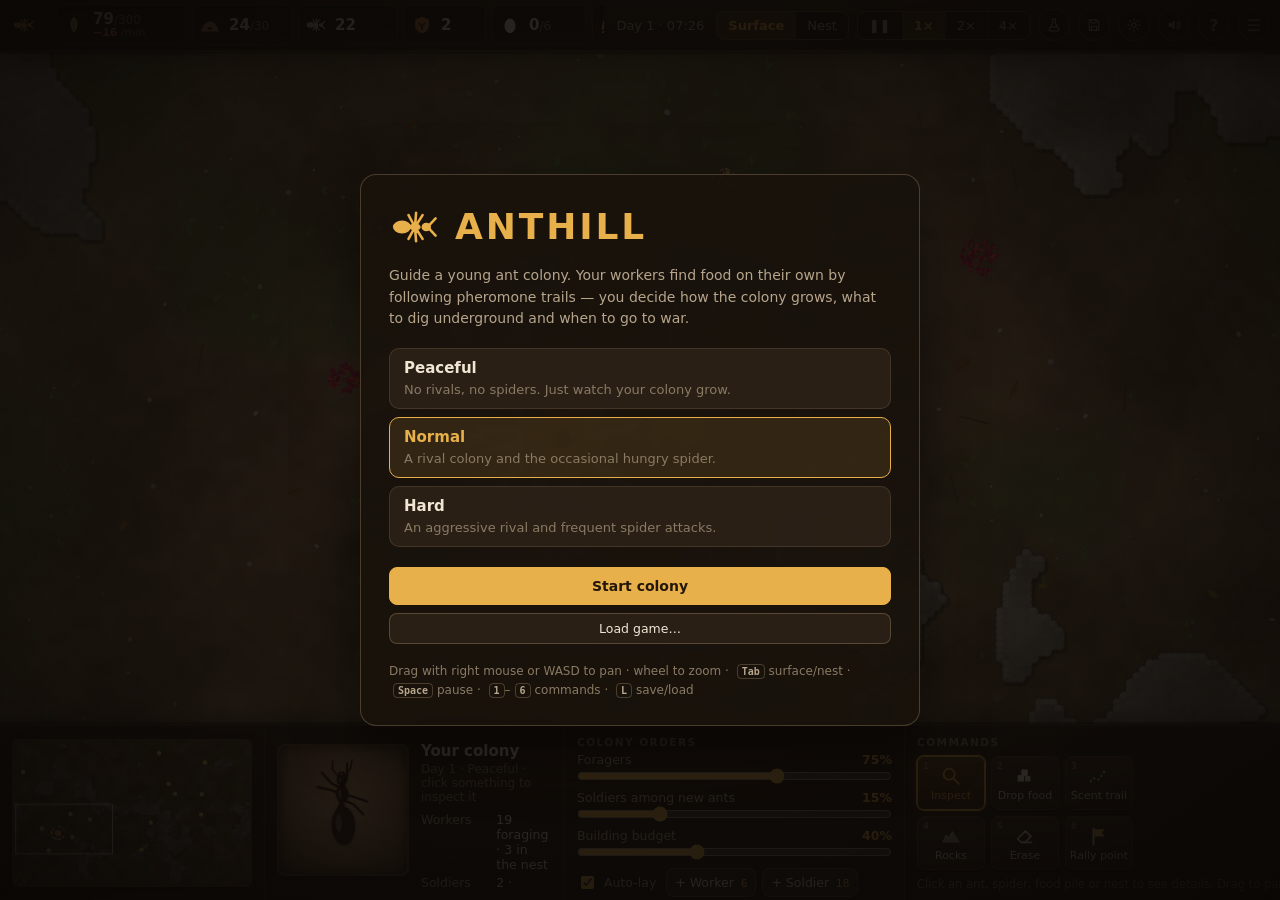
==== index.html @ 229ab248 "init" ====
<!doctype html>
<html lang="en">
<head>
  <meta charset="utf-8">
  <meta name="viewport" content="width=device-width, initial-scale=1">
  <title>Anthill — Ant Colony Simulator</title>
  <link rel="stylesheet" href="css/style.css">
</head>
<body>
<div id="app">
  <canvas id="game"></canvas>

  <!-- Resource bar -->
  <header id="topbar">
    <div class="brand"><span class="logo"></span><span class="brand-name">Anthill</span></div>
    <div class="resources">
      <div class="res" id="r-food">
        <i class="ico c-food"><svg viewBox="0 0 24 24"><path d="M12 3c4.5 3.5 6 9 0 18c-6-9-4.5-14.5 0-18z" fill="currentColor"/><path d="M12 8v9" stroke="rgba(0,0,0,0.35)" stroke-width="1.4" stroke-linecap="round"/></svg></i>
        <div class="res-text"><b class="val"></b><span class="sub"></span></div>
      </div>
      <div class="res" id="r-pop">
        <i class="ico c-pop"><svg viewBox="0 0 24 24"><path d="M2 19c3-8 7-11 10-11s7 3 10 11z" fill="currentColor"/><ellipse cx="12" cy="15.5" rx="2.4" ry="1.7" fill="#1b120b"/></svg></i>
        <div class="res-text"><b class="val"></b><span class="sub">population</span></div>
      </div>
      <div class="res" id="r-workers">
        <i class="ico c-worker"><svg viewBox="0 0 24 24"><g stroke="currentColor" stroke-width="1.3" stroke-linecap="round" fill="none"><path d="M12 12L9 6.5M12 12L12.5 5.5M12 12L15.5 6.5M12 12L9 17.5M12 12L12.5 18.5M12 12L15.5 17.5M18.5 11.2L21.5 8M18.5 12.8L21.5 16"/></g><g fill="currentColor"><ellipse cx="6" cy="12" rx="4.2" ry="3"/><ellipse cx="12" cy="12" rx="2.6" ry="1.7"/><ellipse cx="17.2" cy="12" rx="2.2" ry="2"/></g></svg></i>
        <div class="res-text"><b class="val"></b><span class="sub"></span></div>
      </div>
      <div class="res" id="r-soldiers">
        <i class="ico c-soldier"><svg viewBox="0 0 24 24"><path d="M12 3l7.5 3v6c0 4.6-3.2 7.7-7.5 9.2C7.7 19.7 4.5 16.6 4.5 12V6z" fill="currentColor"/><path d="M9 10l3 3 3-3M12 13v4" stroke="#1b120b" stroke-width="1.6" fill="none" stroke-linecap="round"/></svg></i>
        <div class="res-text"><b class="val"></b><span class="sub"></span></div>
      </div>
      <div class="res" id="r-brood">
        <i class="ico c-brood"><svg viewBox="0 0 24 24"><ellipse cx="12" cy="13" rx="6" ry="8" fill="currentColor"/><ellipse cx="10" cy="9.5" rx="1.6" ry="2.4" fill="rgba(255,255,255,0.6)"/></svg></i>
        <div class="res-text"><b class="val"></b><span class="sub"></span></div>
      </div>
      <div class="res" id="r-queen">
        <i class="ico c-queen"><svg viewBox="0 0 24 24"><path d="M3 17l1.5-10 4.5 4 3-6 3 6 4.5-4L21 17z" fill="currentColor"/><rect x="3" y="18.5" width="18" height="2.2" rx="1" fill="currentColor"/></svg></i>
        <div class="res-text"><b class="val"></b><span class="sub"><span class="hp"><i></i></span></span></div>
      </div>
    </div>
    <div class="top-right">
      <div class="clock"><span id="clock"></span><span id="weather"></span></div>
      <div class="seg" id="views">
        <button data-view="surface" class="active">Surface</button>
        <button data-view="nest">Nest</button>
      </div>
      <div class="seg" id="speeds">
        <button data-speed="0" title="Pause (Space)">❚❚</button>
        <button data-speed="1" class="active">1×</button>
        <button data-speed="2">2×</button>
        <button data-speed="4">4×</button>
      </div>
      <button id="btn-research" class="round" title="Research (R)"><svg viewBox="0 0 24 24" width="16" height="16" fill="none" stroke="currentColor" stroke-width="1.8" stroke-linejoin="round"><path d="M9 3h6M10 3v6l-5 9a2 2 0 0 0 1.8 3h10.4a2 2 0 0 0 1.8-3l-5-9V3"/><path d="M7.5 15h9"/></svg><i class="rprog"></i></button>
      <button id="btn-saves" class="round" title="Save / load (L)"><svg viewBox="0 0 24 24" width="16" height="16" fill="none" stroke="currentColor" stroke-width="1.8" stroke-linejoin="round"><path d="M5 4h11l3 3v13H5z"/><path d="M8 4v5h7V4M8 20v-6h8v6"/></svg></button>
      <button id="btn-settings" class="round" title="Display &amp; sound"><svg viewBox="0 0 24 24" width="16" height="16" fill="none" stroke="currentColor" stroke-width="1.8" stroke-linecap="round"><circle cx="12" cy="12" r="3.2"/><path d="M12 2.5v3M12 18.5v3M2.5 12h3M18.5 12h3M5.3 5.3l2.1 2.1M16.6 16.6l2.1 2.1M5.3 18.7l2.1-2.1M16.6 7.4l2.1-2.1"/></svg></button>
      <button id="btn-sound" class="round" title="Sound"></button>
      <button id="btn-help" class="round" title="Help (H)">?</button>
      <button id="btn-panel" class="round" title="Show / hide the bottom panel">☰</button>
    </div>
  </header>

  <div id="settings" class="popover hidden">
    <h3>Display</h3>
    <label class="check"><input type="checkbox" id="c-phero" checked> Your pheromone trails <kbd>P</kbd></label>
    <label class="check"><input type="checkbox" id="c-rival"> Rival trails</label>
    <div class="legend"><span class="sw home"></span>to home <span class="sw food"></span>to food <span class="sw alarm"></span>alarm</div>
  </div>

  <div id="sound-pop" class="popover hidden">
    <h3>Sound</h3>
    <div class="vol-row">
      <button id="b-mute" class="round" title="Mute / unmute (M)"></button>
      <input type="range" id="s-volume" min="0" max="100" value="60">
      <b id="v-volume">60%</b>
    </div>
  </div>

  <!-- Bottom HUD -->
  <footer id="hud">
    <div class="hud-block hud-map">
      <canvas id="minimap" title="Click or drag to move the camera"></canvas>
    </div>

    <section class="hud-block hud-sel">
      <div class="portrait"><canvas id="portrait" width="128" height="128"></canvas></div>
      <div class="sel-body" id="sel-body"></div>
    </section>

    <section class="hud-block hud-orders">
      <h3>Colony orders</h3>
      <div class="slider">
        <label>Foragers <b id="v-forage">75%</b></label>
        <input type="range" id="s-forage" min="30" max="100" value="75" title="The rest stay inside to nurse brood and dig">
      </div>
      <div class="slider">
        <label>Soldiers among new ants <b id="v-soldier">15%</b></label>
        <input type="range" id="s-soldier" min="0" max="60" value="15">
      </div>
      <div class="slider">
        <label title="Share of incoming food set aside for digging and research while they run">Building budget <b id="v-build">40%</b></label>
        <input type="range" id="s-build" min="10" max="90" value="40">
      </div>
      <div class="row">
        <label class="check" title="The queen keeps laying eggs while food allows"><input type="checkbox" id="c-lay" checked> Auto-lay</label>
        <button id="b-egg-w" class="btn">+ Worker <small>6</small></button>
        <button id="b-egg-s" class="btn">+ Soldier <small>18</small></button>
        <button id="b-recall" class="btn" title="Cancel the rally point">Recall</button>
      </div>
    </section>

    <section class="hud-block hud-cmd">
      <h3 id="cmd-title">Tools</h3>
      <div class="cmd-grid" id="cmd-grid"></div>
      <p class="cmd-hint" id="cmd-hint"></p>
    </section>
  </footer>

  <div id="log"></div>
  <div id="tooltip" class="hidden"></div>

  <div class="overlay" id="start">
    <div class="dialog">
      <div class="title"><span class="logo big"></span><h1>Anthill</h1></div>
      <p class="lead">Guide a young ant colony. Your workers find food on their own by following pheromone trails — you decide how the colony grows, what to dig underground and when to go to war.</p>
      <div class="diffs" id="diffs"></div>
      <button id="b-start" class="btn primary">Start colony</button>
      <div class="row" id="start-saves">
        <button id="b-resume" class="btn hidden">Continue</button>
        <button id="b-load-menu" class="btn">Load game…</button>
      </div>
      <p class="keys">Drag with right mouse or WASD to pan · wheel to zoom · <kbd>Tab</kbd> surface/nest · <kbd>Space</kbd> pause · <kbd>1</kbd>–<kbd>6</kbd> commands · <kbd>L</kbd> save/load</p>
    </div>
  </div>

  <div class="overlay hidden" id="end">
    <div class="dialog">
      <h2 id="end-title"></h2>
      <p id="end-text" class="lead"></p>
      <div class="stats" id="end-stats"></div>
      <div class="row center">
        <button id="b-continue" class="btn primary">Keep playing</button>
        <button id="b-restart" class="btn">New game</button>
      </div>
    </div>
  </div>

  <div class="overlay hidden" id="saves">
    <div class="dialog">
      <h2>Save &amp; load</h2>
      <p class="hint">The game autosaves every minute. Saves live in this browser; export one to keep it as a file.</p>
      <div class="slots" id="slots"></div>
      <div class="row">
        <button id="b-export" class="btn">Export to file</button>
        <button id="b-import" class="btn">Import from file</button>
        <input type="file" id="f-import" accept=".json,application/json" hidden>
      </div>
      <div class="row center"><button id="b-saves-close" class="btn primary">Close</button></div>
    </div>
  </div>

  <div class="overlay hidden" id="research">
    <div class="dialog wide">
      <h2>Research</h2>
      <div id="research-status" class="research-status"></div>
      <div class="tech-groups" id="tech-groups"></div>
      <div class="row center"><button id="b-research-close" class="btn primary">Close</button></div>
    </div>
  </div>

  <div class="overlay hidden" id="help">
    <div class="dialog wide">
      <h2>How to play</h2>
      <div class="cols">
        <div>
          <h4>Foraging</h4>
          <p>Searching ants leave a <b class="t-home">blue</b> trail that leads home. Ants carrying food leave a <b class="t-food">green</b> trail that leads to food. Others follow these scents, so busy routes form on their own. Rain washes trails away.</p>
          <h4>Economy</h4>
          <p>The resource bar shows food <b class="t-food">brought in</b> and <b class="t-red">spent</b> per minute: every ant, larva and the queen eat all the time, and eggs and new chambers cost food too. The queen turns food into eggs: egg → larva → pupa → ant. Workers kept inside nurse the brood faster and dig.</p>
          <h4>The nest</h4>
          <p>Switch to the <b>Nest</b> view to dig: <b>Granaries</b> store food, <b>Nurseries</b> hold more brood, <b>Living Quarters</b> raise the population cap, <b>Fungus Gardens</b> grow food when workers tend them, the <b>Infirmary</b> heals ants at the nest, <b>Guard Posts</b> protect the queen during raids.</p>
          <h4>Research</h4>
          <p>Dig a <b>Scent Hall</b>, then open Research (<kbd>R</kbd>): stronger bites and armour, faster legs, keener antennae, longer trails, bigger loads, a more fertile queen, gardens and <b>Deep Tunnels</b>, which widen the area you can dig.</p>
        </div>
        <div>
          <h4>Danger</h4>
          <p>Spiders hunt your ants — swarm them and they become a feast. The red colony grows too and will raid your nest. If your queen dies, the game is over.</p>
          <h4>Commands</h4>
          <p><b>Drop food</b> — a pile of sugar (recharges). <b>Scent trail</b> — paint a food trail; ants follow it in the direction you drag. <b>Rocks / Erase</b> — reshape the terrain. <b>Rally point</b> — send soldiers somewhere; place it on the red nest to raid it.</p>
          <h4>Controls</h4>
          <p>Right-drag or WASD to pan, wheel to zoom, <kbd>Tab</kbd> switch view, <kbd>1</kbd>–<kbd>6</kbd> commands, <kbd>Space</kbd> pause, <kbd>F</kbd> cycle speed, <kbd>P</kbd> trails, <kbd>R</kbd> research, <kbd>L</kbd> save / load, <kbd>M</kbd> mute, <kbd>Esc</kbd> back to Inspect. Click the minimap to jump around.</p>
        </div>
      </div>
      <div class="row center"><button id="b-help-close" class="btn primary">Got it</button></div>
    </div>
  </div>
</div>

<script src="js/util.js"></script>
<script src="js/config.js"></script>
<script src="js/world.js"></script>
<script src="js/ant.js"></script>
<script src="js/spider.js"></script>
<script src="js/nest.js"></script>
<script src="js/colony.js"></script>
<script src="js/save.js"></script>
<script src="js/audio.js"></script>
<script src="js/sprites.js"></script>
<script src="js/render-surface.js"></script>
<script src="js/render-nest.js"></script>
<script src="js/minimap.js"></script>
<script src="js/ui.js"></script>
<script src="js/game.js"></script>
</body>
</html>
---- css/style.css ----
:root {
  --bg: #120d09;
  --glass: rgba(26, 19, 13, 0.92);
  --glass-2: rgba(44, 33, 23, 0.92);
  --frame: #3a2a1b;
  --frame-hi: #5b4229;
  --line: rgba(255, 220, 170, 0.12);
  --line-2: rgba(255, 220, 170, 0.22);
  --text: #f1e6d4;
  --muted: #b7a58c;
  --dim: #8a7a64;
  --amber: #e8b04a;
  --green: #7fd36b;
  --red: #e0543a;
  --blue: #5aa0ff;
  --top-h: 52px;
  --hud-h: 176px;
  font-family: system-ui, -apple-system, "Segoe UI", Roboto, sans-serif;
  color: var(--text);
}

* { box-sizing: border-box; }
html, body { margin: 0; height: 100%; background: var(--bg); overflow: hidden; }
button { font: inherit; color: inherit; cursor: pointer; }
kbd {
  font: 600 10px ui-monospace, monospace;
  padding: 1px 4px;
  border-radius: 4px;
  border: 1px solid var(--line-2);
  color: var(--muted);
  margin-left: 4px;
}
.hidden { display: none !important; }

#app { position: fixed; inset: 0; }
#game { position: absolute; inset: 0; width: 100%; height: 100%; display: block; cursor: crosshair; }

.logo {
  display: inline-block;
  width: 24px; height: 24px;
  margin: 0 8px 0 2px;
  vertical-align: -6px;
  background: url("data:image/svg+xml;utf8,<svg xmlns='http://www.w3.org/2000/svg' viewBox='0 0 24 24'><g stroke='%23e8b04a' stroke-width='1.2' stroke-linecap='round' fill='none'><path d='M12 12L9 6.5M12 12L12.5 5.5M12 12L15.5 6.5M12 12L9 17.5M12 12L12.5 18.5M12 12L15.5 17.5M18.5 11.2L21.5 8M18.5 12.8L21.5 16'/></g><g fill='%23e8b04a'><ellipse cx='6' cy='12' rx='4.2' ry='3'/><ellipse cx='12' cy='12' rx='2.6' ry='1.7'/><ellipse cx='17.2' cy='12' rx='2.2' ry='2'/></g></svg>") no-repeat center / contain;
}
.logo.big { width: 52px; height: 52px; margin: 0 14px 0 0; }

/* ---------- resource bar ---------- */
#topbar {
  position: absolute; left: 0; right: 0; top: 0; height: var(--top-h);
  display: flex; align-items: center; gap: 12px;
  padding: 0 10px;
  background: linear-gradient(#2a1e13, #1b130c);
  border-bottom: 2px solid var(--frame);
  box-shadow: 0 2px 0 rgba(0, 0, 0, 0.4), 0 6px 18px rgba(0, 0, 0, 0.35);
  z-index: 5;
}
.brand { font-weight: 800; letter-spacing: 0.12em; text-transform: uppercase; font-size: 14px; color: var(--amber); white-space: nowrap; }
.resources { display: flex; gap: 6px; min-width: 0; overflow: hidden; }
.res {
  display: flex; align-items: center; gap: 7px;
  height: 40px; padding: 0 11px 0 7px;
  background: linear-gradient(#140e09, #1e150d);
  border: 1px solid var(--frame); border-radius: 8px;
  box-shadow: inset 0 1px 3px rgba(0, 0, 0, 0.6);
  cursor: default; white-space: nowrap; flex: 0 0 auto;
}
.res:hover { border-color: var(--frame-hi); }
.ico { display: grid; place-items: center; width: 24px; height: 24px; flex: 0 0 24px; }
.ico svg { width: 22px; height: 22px; }
.c-food { color: #e6c46e; }
.c-pop { color: #b48a5c; }
.c-worker { color: #d9cbb5; }
.c-soldier { color: #c27b4a; }
.c-brood { color: #f2ead9; }
.c-queen { color: var(--amber); }
.res-text { display: flex; flex-direction: column; line-height: 1.1; }
/* Fixed widths so the bar doesn't jump around as numbers grow. */
#r-food .res-text { width: 84px; }
#r-pop .res-text { width: 70px; }
#r-workers .res-text { width: 92px; }
#r-soldiers .res-text { width: 52px; }
#r-brood .res-text { width: 52px; }
#r-queen .res-text { width: 58px; }
.res .val { font-size: 15px; font-weight: 700; font-variant-numeric: tabular-nums; }
.res .val small { font-size: 12px; font-weight: 500; color: var(--dim); }
.res .sub { font-size: 11px; color: var(--dim); font-variant-numeric: tabular-nums; }
.res .sub .up { color: var(--green); font-style: normal; font-weight: 600; }
.res .sub .down { color: #ef8a73; font-style: normal; font-weight: 600; }
.res.warn .val { color: var(--red); }
.res.full .val { color: var(--amber); }
.res .hp { display: block; width: 58px; height: 5px; margin-top: 3px; border-radius: 3px; background: rgba(255, 255, 255, 0.1); overflow: hidden; }
.res .hp i { display: block; height: 100%; width: 100%; background: var(--green); transition: width 0.25s; }
.res.warn .hp i { background: var(--red); }
.res.flash { animation: res-flash 0.9s ease-in-out infinite alternate; }
@keyframes res-flash { to { border-color: var(--red); box-shadow: inset 0 0 10px rgba(224, 84, 58, 0.45); } }

.top-right { margin-left: auto; display: flex; align-items: center; gap: 8px; }
.clock { display: flex; gap: 8px; font-variant-numeric: tabular-nums; color: var(--muted); font-size: 13px; white-space: nowrap; margin-right: 4px; }
#weather { color: var(--blue); }
.seg { display: flex; border: 1px solid var(--frame-hi); border-radius: 8px; overflow: hidden; background: #140e09; }
.seg button {
  background: transparent; border: 0; padding: 6px 11px; font-size: 13px; color: var(--muted);
  border-right: 1px solid var(--frame);
}
.seg button:last-child { border-right: 0; }
.seg button:hover { background: rgba(255, 220, 170, 0.06); color: var(--text); }
.seg button.active { background: rgba(232, 176, 74, 0.2); color: var(--amber); font-weight: 600; }
.round {
  width: 32px; height: 32px; border-radius: 50%; flex: 0 0 32px;
  background: #140e09; border: 1px solid var(--frame-hi); color: var(--muted); font-weight: 700;
}
.round:hover, .round.active { color: var(--amber); border-color: var(--amber); }
.round svg { display: block; margin: auto; }
.round { position: relative; }
.round .rprog { position: absolute; left: 6px; right: 6px; bottom: 3px; height: 2px; border-radius: 2px; background: rgba(255, 255, 255, 0.1); display: none; overflow: hidden; }
.round .rprog.on { display: block; }
.round .rprog b { display: block; height: 100%; background: var(--green); }
.round.off { color: var(--dim); }

.popover {
  position: absolute; top: calc(var(--top-h) + 6px); width: 250px; z-index: 6;
  background: var(--glass); border: 1px solid var(--frame-hi); border-radius: 10px;
  padding: 12px 14px; box-shadow: 0 12px 30px rgba(0, 0, 0, 0.5);
}
.popover h3 { margin: 4px 0 8px; font-size: 11px; letter-spacing: 0.14em; text-transform: uppercase; color: var(--dim); }
.popover h3:not(:first-child) { margin-top: 14px; }
#sound-pop { width: 230px; }
.vol-row { display: flex; align-items: center; gap: 10px; }
.vol-row input { flex: 1; margin: 0; }
.vol-row b { width: 34px; text-align: right; font-size: 12.5px; color: var(--amber); font-variant-numeric: tabular-nums; }

/* ---------- bottom HUD ---------- */
#hud {
  position: absolute; left: 0; right: 0; bottom: 0; height: var(--hud-h);
  display: flex; gap: 0;
  background: linear-gradient(#22180f, #150f0a);
  border-top: 2px solid var(--frame);
  box-shadow: 0 -2px 0 rgba(0, 0, 0, 0.4), 0 -6px 18px rgba(0, 0, 0, 0.35);
  z-index: 4; overflow-x: auto; overflow-y: hidden;
  scrollbar-width: thin; scrollbar-color: var(--frame-hi) transparent;
}
#app.hud-hidden #hud { display: none; }
.hud-block { padding: 10px 12px; border-right: 1px solid var(--frame); position: relative; }
.hud-block:last-child { border-right: 0; }
.hud-block h3 { margin: 0 0 8px; font-size: 10.5px; letter-spacing: 0.14em; text-transform: uppercase; color: var(--dim); }

.hud-map { flex: 0 0 auto; display: grid; place-items: center; padding: 12px; }
#minimap {
  display: block; width: 240px;
  border-radius: 6px; border: 2px solid var(--frame-hi);
  box-shadow: inset 0 0 0 1px #000, 0 2px 8px rgba(0, 0, 0, 0.5);
  background: #1b140e; cursor: pointer; touch-action: none;
}

.hud-sel { flex: 1 1 300px; min-width: 300px; display: flex; gap: 12px; align-items: flex-start; }
.portrait {
  flex: 0 0 auto; width: 132px; height: 132px; margin-top: 8px;
  border-radius: 8px; border: 2px solid var(--frame-hi);
  background: radial-gradient(circle at 50% 42%, #c7a77c, #8a6a48 55%, #4a3524 100%);
  box-shadow: inset 0 0 12px rgba(0, 0, 0, 0.7);
  display: grid; place-items: center;
}
.portrait canvas { width: 128px; height: 128px; }
.sel-body { flex: 1; min-width: 0; padding-top: 6px; font-size: 13px; overflow: hidden; height: 100%; }
.sel-body .name { font-size: 15px; font-weight: 700; margin-bottom: 2px; }
.sel-body .role { font-size: 12px; color: var(--dim); margin-bottom: 8px; }
.sel-body .kv { display: grid; grid-template-columns: auto 1fr; gap: 3px 12px; font-size: 12.5px; color: var(--muted); }
.sel-body .kv b { color: var(--text); font-weight: 500; font-variant-numeric: tabular-nums; }
.sel-body .bar { height: 7px; border-radius: 4px; background: rgba(255, 255, 255, 0.08); overflow: hidden; margin: 2px 0 8px; max-width: 260px; }
.sel-body .bar i { display: block; height: 100%; background: var(--green); }
.sel-body .bar.red i { background: var(--red); }
.sel-body .bar.amber i { background: var(--amber); }
.dig-row { display: grid; grid-template-columns: 110px 1fr 40px; gap: 8px; align-items: center; font-size: 12.5px; color: var(--muted); margin-bottom: 4px; }
.dig-row .bar { margin: 0; }
.dig-row b { text-align: right; color: var(--text); font-weight: 500; }

.hud-orders { flex: 0 0 340px; }
.slider { margin-bottom: 8px; }
.hud-orders .slider { margin-bottom: 2px; }
.hud-orders .slider label { line-height: 1.2; }
.hud-orders input[type="range"] { margin: 1px 0 0; height: 16px; }
.hud-orders h3 { margin-bottom: 4px; }
.slider label { display: flex; justify-content: space-between; font-size: 12.5px; color: var(--muted); }
.slider label b { color: var(--amber); font-variant-numeric: tabular-nums; }
input[type="range"] { width: 100%; accent-color: var(--amber); margin: 4px 0 0; }
.check { display: flex; align-items: center; gap: 7px; font-size: 12.5px; color: var(--muted); margin: 6px 0; cursor: pointer; white-space: nowrap; }
.check input { accent-color: var(--amber); }
.hud-orders .row { align-items: center; margin-top: 4px; flex-wrap: wrap; row-gap: 5px; }
.hud-orders .row .check { margin: 0 4px 0 0; }
.hud-orders .row .btn { padding: 6px 8px; flex: 0 0 auto; }

.hud-cmd { flex: 0 0 auto; min-width: 236px; }
.cmd-grid { display: grid; grid-template-columns: repeat(3, 68px); gap: 6px; }
.cmd-grid.wide { grid-template-columns: repeat(4, 64px); }
.cmd {
  position: relative; height: 54px;
  display: flex; flex-direction: column; align-items: center; justify-content: center; gap: 2px;
  background: linear-gradient(#3a2a1b, #261a10); border: 1px solid #4d3822; border-radius: 7px;
  box-shadow: inset 0 1px 0 rgba(255, 230, 190, 0.08), 0 2px 0 rgba(0, 0, 0, 0.5);
  color: var(--text); font-size: 11px; padding: 0;
}
.cmd svg { width: 22px; height: 22px; }
.cmd:hover:not(:disabled) { border-color: var(--frame-hi); background: linear-gradient(#45321f, #2c1e12); }
.cmd.active { border-color: var(--amber); background: linear-gradient(#5a4020, #33230f); color: var(--amber); box-shadow: 0 0 0 1px var(--amber), 0 0 12px rgba(232, 176, 74, 0.25); }
.cmd:disabled { opacity: 0.45; cursor: default; }
.cmd .key { position: absolute; top: 3px; left: 5px; font: 700 9.5px ui-monospace, monospace; color: var(--dim); }
.cmd .cost { position: absolute; top: 3px; right: 5px; font-size: 9.5px; color: var(--amber); font-weight: 700; }
.cmd .cd { position: absolute; left: 0; bottom: 0; height: 3px; background: var(--amber); border-radius: 0 0 0 6px; }
.cmd-hint { margin: 7px 0 0; font-size: 11.5px; color: var(--dim); white-space: nowrap; overflow: hidden; text-overflow: ellipsis; }

.btn {
  background: var(--glass-2); border: 1px solid var(--line-2); border-radius: 8px;
  padding: 7px 10px; font-size: 12.5px;
}
.btn:hover:not(:disabled) { border-color: var(--amber); }
.btn:disabled { opacity: 0.4; cursor: default; }
.btn small { color: var(--amber); margin-left: 3px; }
.btn.primary { background: var(--amber); color: #23170c; border-color: var(--amber); font-weight: 700; padding: 10px 22px; font-size: 14px; }
.btn.primary:hover { filter: brightness(1.08); }
.row { display: flex; gap: 6px; margin-top: 8px; }
.row .btn { flex: 1; }
.row.center { justify-content: center; }
.row.center .btn { flex: 0 0 auto; }
.hint { color: var(--dim); font-size: 12px; line-height: 1.45; margin: 8px 0 0; }
.legend { display: flex; align-items: center; gap: 6px; font-size: 11.5px; color: var(--dim); margin-top: 6px; }
.sw { width: 10px; height: 10px; border-radius: 3px; display: inline-block; margin-left: 4px; }
.sw.home { background: rgb(90, 160, 255); }
.sw.food { background: rgb(120, 255, 110); }
.sw.alarm { background: rgb(255, 70, 50); }

/* ---------- log & tooltip ---------- */
#log {
  position: absolute; left: 12px; bottom: calc(var(--hud-h) + 10px); width: min(420px, calc(100vw - 24px));
  display: flex; flex-direction: column; gap: 5px; pointer-events: none; z-index: 3;
}
#app.hud-hidden #log { bottom: 12px; }
.msg {
  padding: 6px 11px; border-radius: 7px; font-size: 13px;
  background: var(--glass); border: 1px solid var(--line); border-left: 3px solid var(--muted);
  animation: msg-in 0.25s ease-out;
  transition: opacity 0.6s;
}
.msg.good { border-left-color: var(--green); }
.msg.warn { border-left-color: var(--amber); }
.msg.danger { border-left-color: var(--red); }
.msg.fade { opacity: 0; }
@keyframes msg-in { from { transform: translateY(8px); opacity: 0; } }

#tooltip {
  position: absolute; z-index: 8; pointer-events: none;
  background: rgba(20, 14, 9, 0.97); border: 1px solid var(--frame-hi); border-radius: 8px;
  padding: 8px 11px; font-size: 12.5px; max-width: 280px; line-height: 1.45;
  box-shadow: 0 8px 24px rgba(0, 0, 0, 0.5);
}
#tooltip b { color: var(--amber); }
#tooltip .tt-title { font-weight: 700; color: var(--text); margin-bottom: 3px; }
#tooltip .tt-row { display: flex; justify-content: space-between; gap: 16px; color: var(--muted); font-variant-numeric: tabular-nums; }
#tooltip .tt-row.total { border-top: 1px solid var(--line-2); margin-top: 4px; padding-top: 4px; color: var(--text); }
#tooltip .up { color: var(--green); }
#tooltip .down { color: #ef8a73; }
#tooltip .tt-note { color: var(--dim); font-size: 11.5px; margin-top: 4px; }

/* ---------- research ---------- */
.research-status {
  margin: 4px 0 14px; padding: 10px 12px; border-radius: 10px;
  background: var(--glass-2); border: 1px solid var(--line); font-size: 13.5px; color: var(--muted);
  display: flex; align-items: center; gap: 12px;
}
.research-status .grow { flex: 1; }
.research-status .bar { height: 8px; border-radius: 4px; background: rgba(255, 255, 255, 0.08); overflow: hidden; margin-top: 6px; }
.research-status .bar i { display: block; height: 100%; background: var(--green); }
.research-status.warn { border-color: rgba(232, 176, 74, 0.5); color: var(--amber); }
.tech-groups { display: grid; grid-template-columns: repeat(4, 1fr); gap: 12px; margin-bottom: 16px; }
.tech-group h4 { margin: 0 0 8px !important; font-size: 11px; letter-spacing: 0.14em; text-transform: uppercase; color: var(--dim) !important; }
.tech {
  background: var(--glass-2); border: 1px solid var(--line); border-radius: 10px; padding: 9px 10px; margin-bottom: 8px;
  font-size: 12.5px;
}
.tech-top { display: flex; justify-content: space-between; align-items: baseline; gap: 6px; }
.tech-top b { font-size: 13.5px; }
.pips { display: flex; gap: 3px; }
.pips i { width: 9px; height: 5px; border-radius: 2px; background: rgba(255, 255, 255, 0.12); }
.pips i.on { background: var(--green); }
.tech p { margin: 4px 0 7px !important; font-size: 12px !important; line-height: 1.4 !important; color: var(--dim) !important; }
.tech-foot { display: flex; justify-content: space-between; align-items: center; gap: 6px; color: var(--muted); font-variant-numeric: tabular-nums; }
.tech-foot .btn { padding: 4px 9px; font-size: 12px; }
.tech .req { color: #ef8a73; font-size: 11.5px; margin-top: 5px; }
.tech.done { opacity: 0.6; }
.tech.active { border-color: var(--green); box-shadow: 0 0 0 1px rgba(127, 211, 107, 0.4); }

/* ---------- overlays ---------- */
.overlay {
  position: absolute; inset: 0; z-index: 10;
  display: grid; place-items: center;
  background: radial-gradient(ellipse at center, rgba(18, 13, 9, 0.75), rgba(10, 7, 5, 0.95));
  padding: 16px;
}
.dialog {
  width: min(560px, 100%); max-height: 100%; overflow-y: auto;
  background: var(--glass); border: 1px solid var(--line-2); border-radius: 16px;
  padding: 26px 28px; box-shadow: 0 20px 60px rgba(0, 0, 0, 0.5);
}
.dialog.wide { width: min(860px, 100%); }
.dialog h1 { margin: 0; font-size: 36px; letter-spacing: 0.08em; text-transform: uppercase; color: var(--amber); }
.dialog h2 { margin: 0 0 8px; font-size: 24px; color: var(--amber); }
.dialog h4 { margin: 14px 0 4px; color: var(--text); }
.dialog p { color: var(--muted); line-height: 1.55; margin: 0; font-size: 14px; }
.title { display: flex; align-items: center; margin-bottom: 12px; }
.lead { margin-bottom: 18px !important; }
.diffs { display: grid; gap: 8px; margin-bottom: 20px; }
.diff {
  text-align: left; background: var(--glass-2); border: 1px solid var(--line); border-radius: 10px; padding: 10px 14px;
}
.diff b { display: block; font-size: 15px; margin-bottom: 2px; }
.diff span { color: var(--dim); font-size: 13px; }
.diff.active { border-color: var(--amber); background: rgba(232, 176, 74, 0.12); }
.diff.active b { color: var(--amber); }
.keys { margin-top: 18px !important; font-size: 12px !important; color: var(--dim) !important; }
#b-start { width: 100%; }
#start-saves { margin-top: 8px; }
.stats { display: grid; grid-template-columns: 1fr 1fr; gap: 8px; margin: 4px 0 18px; }
.stats div { background: var(--glass-2); border: 1px solid var(--line); border-radius: 8px; padding: 8px 12px; }
.stats b { display: block; font-size: 20px; color: var(--text); font-variant-numeric: tabular-nums; }
.stats span { font-size: 12px; color: var(--dim); }
.cols { display: grid; grid-template-columns: 1fr 1fr; gap: 24px; margin-bottom: 18px; }
.t-home { color: var(--blue); }
.t-food { color: var(--green); }
.t-red { color: #ef8a73; }

.slots { display: grid; gap: 8px; margin: 14px 0; }
.slot {
  display: flex; align-items: center; justify-content: space-between; gap: 10px;
  background: var(--glass-2); border: 1px solid var(--line); border-radius: 10px; padding: 9px 12px;
}
.slot-info { min-width: 0; }
.slot-info b { display: block; font-size: 14px; }
.slot-info span { font-size: 12.5px; color: var(--dim); }
.slot-btns { display: flex; gap: 6px; flex-shrink: 0; }
.slot-btns .btn { padding: 6px 12px; }
.slot-btns .btn.load { border-color: var(--amber); color: var(--amber); }
.btn.ghost { background: transparent; }

/* ---------- narrower screens ---------- */
@media (max-width: 1520px) {
  .brand-name, .clock #weather { display: none; }
  .res { padding: 0 8px 0 5px; }
}
/* Compact resource bar: only food keeps its per-minute line. */
@media (max-width: 1420px) {
  .res .sub { display: none; }
  .res#r-food .sub { display: block; }
  #r-pop .res-text, #r-workers .res-text { width: 54px; }
  #r-brood .res-text { width: 48px; }
  #r-soldiers .res-text, #r-queen .res-text { width: 36px; }
}
@media (max-width: 1240px) {
  .clock { display: none; }
  .hud-orders { flex-basis: 270px; }
  .hud-orders .slider { margin-bottom: 3px; }
  .hud-orders h3 { margin-bottom: 5px; }
  .hud-orders .row .btn { padding: 4px 7px; font-size: 12px; }
  .hud-sel { min-width: 230px; flex-basis: 230px; }
  .portrait { width: 100px; height: 100px; }
  .portrait canvas { width: 96px; height: 96px; }
  #minimap { width: 200px; }
}
@media (max-width: 1180px) {
  #topbar { gap: 8px; }
  .resources { gap: 4px; }
  .res { padding: 0 6px 0 4px; gap: 5px; }
  .ico, .ico svg { width: 20px; height: 20px; flex-basis: 20px; }
  .top-right { gap: 5px; }
  #speeds button, #views button { padding: 6px 8px; }
}
@media (max-width: 1060px) {
  .brand, #btn-help { display: none; }
}
@media (max-width: 760px) {
  :root { --hud-h: 150px; }
  .brand, #r-workers, #r-soldiers, #r-brood { display: none; }
  .top-right { gap: 4px; }
  #speeds button { padding: 6px 7px; }
  .hud-map, .hud-orders { display: none; }
  .cols { grid-template-columns: 1fr; }
  .tech-groups { grid-template-columns: 1fr 1fr; }
}
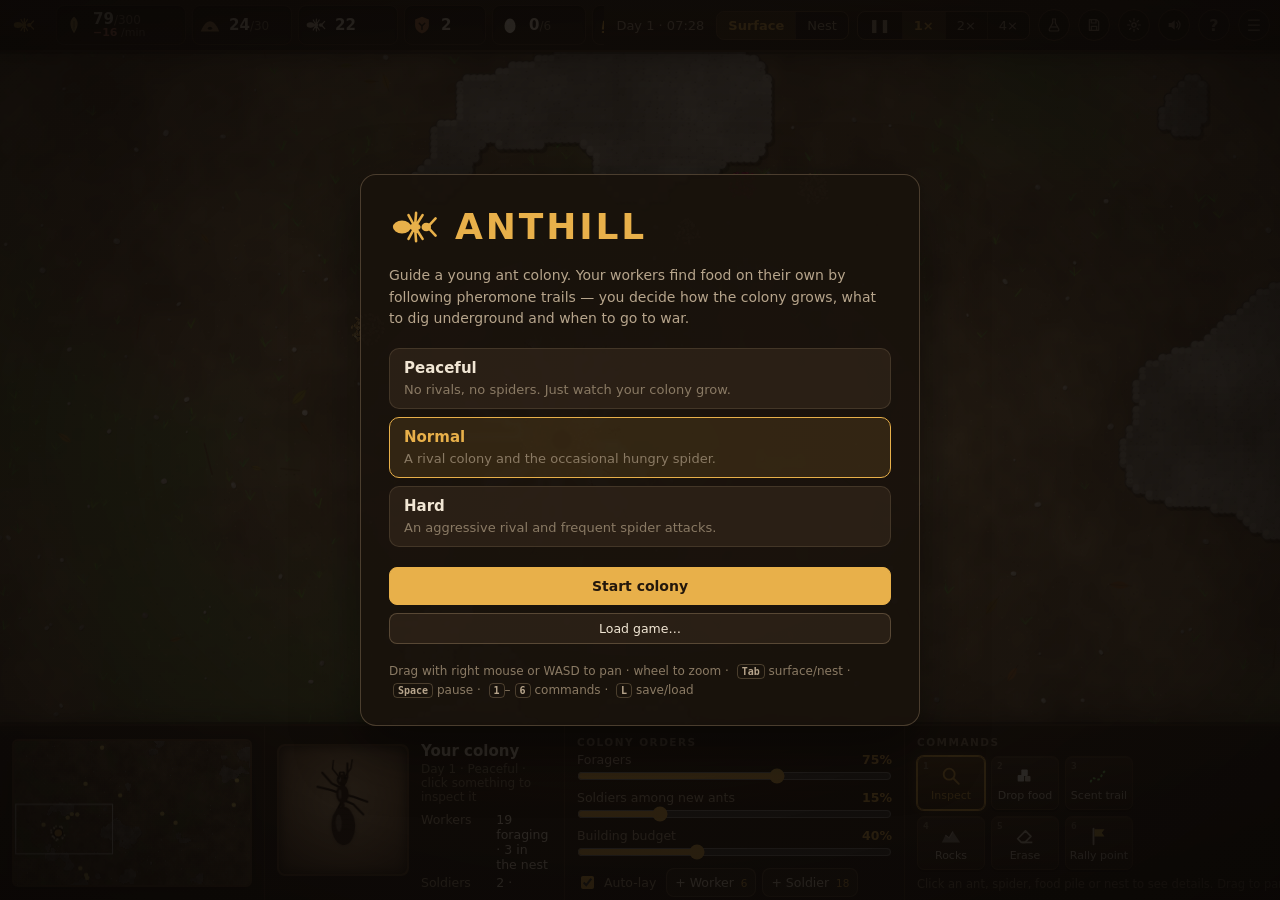
==== commit ad05bd77: "mobile support" ====
--- a/index.html
+++ b/index.html
@@ -2,7 +2,7 @@
 <html lang="en">
 <head>
   <meta charset="utf-8">
-  <meta name="viewport" content="width=device-width, initial-scale=1">
+  <meta name="viewport" content="width=device-width, initial-scale=1, maximum-scale=1, user-scalable=no, viewport-fit=cover">
   <title>Anthill — Ant Colony Simulator</title>
   <link rel="stylesheet" href="css/style.css">
 </head>
@@ -56,9 +56,19 @@
       <button id="btn-settings" class="round" title="Display &amp; sound"><svg viewBox="0 0 24 24" width="16" height="16" fill="none" stroke="currentColor" stroke-width="1.8" stroke-linecap="round"><circle cx="12" cy="12" r="3.2"/><path d="M12 2.5v3M12 18.5v3M2.5 12h3M18.5 12h3M5.3 5.3l2.1 2.1M16.6 16.6l2.1 2.1M5.3 18.7l2.1-2.1M16.6 7.4l2.1-2.1"/></svg></button>
       <button id="btn-sound" class="round" title="Sound"></button>
       <button id="btn-help" class="round" title="Help (H)">?</button>
+      <button id="btn-more" class="round phone-only" title="More">⋯</button>
       <button id="btn-panel" class="round" title="Show / hide the bottom panel">☰</button>
     </div>
   </header>
+
+  <div id="more-pop" class="popover hidden">
+    <div class="more-grid">
+      <button class="btn" data-proxy="btn-saves">Save / load</button>
+      <button class="btn" data-proxy="btn-settings">Display</button>
+      <button class="btn" data-proxy="btn-sound">Sound</button>
+      <button class="btn" data-proxy="btn-help">Help</button>
+    </div>
+  </div>
 
   <div id="settings" class="popover hidden">
     <h3>Display</h3>
@@ -116,6 +126,7 @@
     </section>
   </footer>
 
+  <div id="hud-dots" class="phone-only"><i class="on"></i><i></i><i></i><i></i></div>
   <div id="log"></div>
   <div id="tooltip" class="hidden"></div>
 
--- a/css/style.css
+++ b/css/style.css
@@ -32,7 +32,7 @@
 }
 .hidden { display: none !important; }
 
-#app { position: fixed; inset: 0; }
+#app { position: fixed; inset: 0; user-select: none; -webkit-user-select: none; -webkit-touch-callout: none; }
 #game { position: absolute; inset: 0; width: 100%; height: 100%; display: block; cursor: crosshair; }
 
 .logo {
@@ -375,12 +375,50 @@
 @media (max-width: 1060px) {
   .brand, #btn-help { display: none; }
 }
+/* ---------- phones ---------- */
+.phone-only { display: none; }
+#game { touch-action: none; }
+button { -webkit-tap-highlight-color: transparent; }
+.more-grid { display: grid; grid-template-columns: 1fr 1fr; gap: 6px; }
+#more-pop { width: 220px; }
+
 @media (max-width: 760px) {
-  :root { --hud-h: 150px; }
-  .brand, #r-workers, #r-soldiers, #r-brood { display: none; }
-  .top-right { gap: 4px; }
-  #speeds button { padding: 6px 7px; }
-  .hud-map, .hud-orders { display: none; }
+  :root { --top-h: 92px; --hud-h: 182px; }
+  html, body { overscroll-behavior: none; }
+  /* Two rows on top: resources, then view / speed / menu. */
+  #topbar { flex-wrap: wrap; align-content: center; row-gap: 6px; padding: 6px 8px; gap: 6px; }
+  .brand, .clock, #r-brood .sub, #btn-saves, #btn-settings, #btn-sound, #btn-help { display: none; }
+  .phone-only { display: block; }
+  .resources { width: 100%; gap: 4px; overflow-x: auto; scrollbar-width: none; }
+  .res { height: 34px; padding: 0 6px 0 4px; gap: 4px; flex: 1 0 auto; }
+  .res .res-text { width: auto !important; }
+  .res .val { font-size: 13.5px; }
+  .ico, .ico svg { width: 18px; height: 18px; flex-basis: 18px; }
+  .top-right { width: 100%; margin-left: 0; gap: 6px; }
+  #views button, #speeds button { padding: 6px 9px; }
+  #btn-panel { margin-left: auto; }
+  .round { width: 30px; height: 30px; flex-basis: 30px; }
+  /* The HUD becomes a swipeable strip: map, selection, orders, commands. */
+  #hud { scroll-snap-type: x mandatory; scrollbar-width: none; touch-action: pan-x; }
+  .hud-block { flex: 0 0 100vw !important; min-width: 0 !important; scroll-snap-align: start; border-right: 0; }
+  .hud-map { display: grid; }
+  #minimap { width: min(220px, 70vw); }
+  #hud-dots { position: absolute; right: 12px; bottom: calc(var(--hud-h) - 18px); z-index: 5; display: flex; gap: 6px; }
+  #app.hud-hidden #hud-dots { display: none; }
+  #hud-dots i { width: 7px; height: 7px; border-radius: 50%; background: rgba(255, 220, 170, 0.25); }
+  #hud-dots i.on { background: var(--amber); }
+  .hud-sel { flex-direction: row; }
+  .portrait { width: 90px; height: 90px; }
+  .portrait canvas { width: 86px; height: 86px; }
+  .hud-orders .row { flex-wrap: wrap; }
+  .cmd-grid, .cmd-grid.wide { grid-template-columns: repeat(4, 1fr); }
+  #log { bottom: calc(var(--hud-h) + 8px); width: calc(100vw - 24px); }
+  .msg { font-size: 12px; padding: 5px 9px; }
   .cols { grid-template-columns: 1fr; }
   .tech-groups { grid-template-columns: 1fr 1fr; }
-}
+  .dialog { padding: 20px 18px; }
+}
+@media (max-width: 480px) {
+  .tech-groups { grid-template-columns: 1fr; }
+  .dialog h1 { font-size: 28px; }
+}
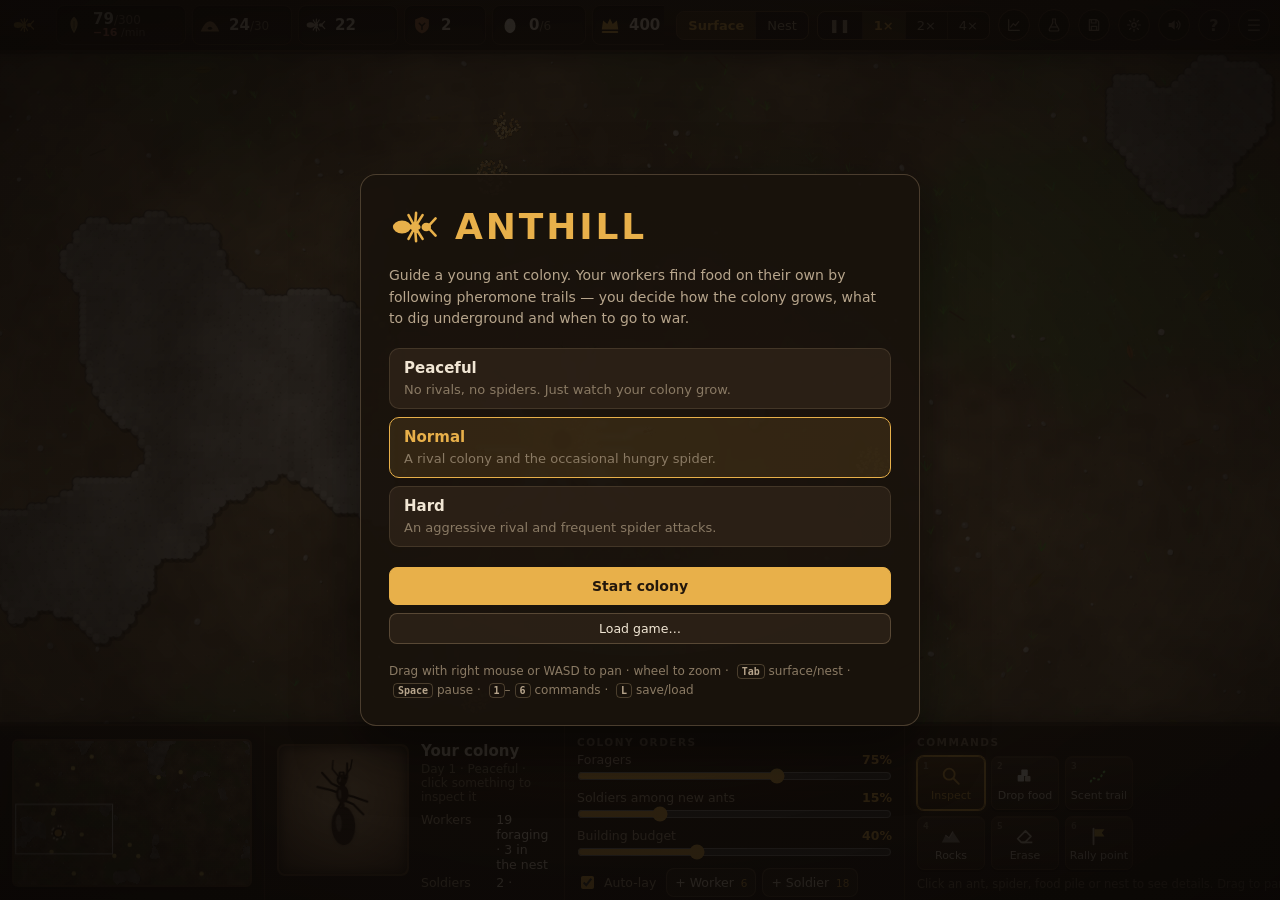
==== commit 560cab03: "chronicles" ====
--- a/index.html
+++ b/index.html
@@ -51,6 +51,7 @@
         <button data-speed="2">2×</button>
         <button data-speed="4">4×</button>
       </div>
+      <button id="btn-chronicle" class="round" title="Chronicle (C)"><svg viewBox="0 0 24 24" width="16" height="16" fill="none" stroke="currentColor" stroke-width="1.8" stroke-linecap="round" stroke-linejoin="round"><path d="M4 4v16h16"/><path d="M7 15l4-5 3 3 5-6"/></svg></button>
       <button id="btn-research" class="round" title="Research (R)"><svg viewBox="0 0 24 24" width="16" height="16" fill="none" stroke="currentColor" stroke-width="1.8" stroke-linejoin="round"><path d="M9 3h6M10 3v6l-5 9a2 2 0 0 0 1.8 3h10.4a2 2 0 0 0 1.8-3l-5-9V3"/><path d="M7.5 15h9"/></svg><i class="rprog"></i></button>
       <button id="btn-saves" class="round" title="Save / load (L)"><svg viewBox="0 0 24 24" width="16" height="16" fill="none" stroke="currentColor" stroke-width="1.8" stroke-linejoin="round"><path d="M5 4h11l3 3v13H5z"/><path d="M8 4v5h7V4M8 20v-6h8v6"/></svg></button>
       <button id="btn-settings" class="round" title="Display &amp; sound"><svg viewBox="0 0 24 24" width="16" height="16" fill="none" stroke="currentColor" stroke-width="1.8" stroke-linecap="round"><circle cx="12" cy="12" r="3.2"/><path d="M12 2.5v3M12 18.5v3M2.5 12h3M18.5 12h3M5.3 5.3l2.1 2.1M16.6 16.6l2.1 2.1M5.3 18.7l2.1-2.1M16.6 7.4l2.1-2.1"/></svg></button>
@@ -63,6 +64,7 @@
 
   <div id="more-pop" class="popover hidden">
     <div class="more-grid">
+      <button class="btn" data-proxy="btn-chronicle">Chronicle</button>
       <button class="btn" data-proxy="btn-saves">Save / load</button>
       <button class="btn" data-proxy="btn-settings">Display</button>
       <button class="btn" data-proxy="btn-sound">Sound</button>
@@ -145,10 +147,11 @@
   </div>
 
   <div class="overlay hidden" id="end">
-    <div class="dialog">
+    <div class="dialog end-dialog">
       <h2 id="end-title"></h2>
       <p id="end-text" class="lead"></p>
       <div class="stats" id="end-stats"></div>
+      <div class="chron" id="end-chron"></div>
       <div class="row center">
         <button id="b-continue" class="btn primary">Keep playing</button>
         <button id="b-restart" class="btn">New game</button>
@@ -167,6 +170,16 @@
         <input type="file" id="f-import" accept=".json,application/json" hidden>
       </div>
       <div class="row center"><button id="b-saves-close" class="btn primary">Close</button></div>
+    </div>
+  </div>
+
+  <div class="overlay hidden" id="chronicle">
+    <div class="dialog wide">
+      <h2>Chronicle</h2>
+      <p class="hint">Your colony over the whole game. Hover a chart for exact numbers; the marks along the top are events.</p>
+      <div class="chron-stats" id="chron-stats"></div>
+      <div class="chron" id="chron-view"></div>
+      <div class="row center"><button id="b-chron-close" class="btn primary">Close</button></div>
     </div>
   </div>
 
@@ -199,7 +212,7 @@
           <h4>Commands</h4>
           <p><b>Drop food</b> — a pile of sugar (recharges). <b>Scent trail</b> — paint a food trail; ants follow it in the direction you drag. <b>Rocks / Erase</b> — reshape the terrain. <b>Rally point</b> — send soldiers somewhere; place it on the red nest to raid it.</p>
           <h4>Controls</h4>
-          <p>Right-drag or WASD to pan, wheel to zoom, <kbd>Tab</kbd> switch view, <kbd>1</kbd>–<kbd>6</kbd> commands, <kbd>Space</kbd> pause, <kbd>F</kbd> cycle speed, <kbd>P</kbd> trails, <kbd>R</kbd> research, <kbd>L</kbd> save / load, <kbd>M</kbd> mute, <kbd>Esc</kbd> back to Inspect. Click the minimap to jump around.</p>
+          <p>Right-drag or WASD to pan, wheel to zoom, <kbd>Tab</kbd> switch view, <kbd>1</kbd>–<kbd>6</kbd> commands, <kbd>Space</kbd> pause, <kbd>F</kbd> cycle speed, <kbd>P</kbd> trails, <kbd>R</kbd> research, <kbd>C</kbd> chronicle, <kbd>L</kbd> save / load, <kbd>M</kbd> mute, <kbd>Esc</kbd> back to Inspect. Click the minimap to jump around.</p>
         </div>
       </div>
       <div class="row center"><button id="b-help-close" class="btn primary">Got it</button></div>
@@ -220,6 +233,7 @@
 <script src="js/render-surface.js"></script>
 <script src="js/render-nest.js"></script>
 <script src="js/minimap.js"></script>
+<script src="js/chronicle.js"></script>
 <script src="js/ui.js"></script>
 <script src="js/game.js"></script>
 </body>
--- a/css/style.css
+++ b/css/style.css
@@ -260,6 +260,36 @@
 #tooltip .down { color: #ef8a73; }
 #tooltip .tt-note { color: var(--dim); font-size: 11.5px; margin-top: 4px; }
 
+/* ---------- chronicle ---------- */
+.chron { position: relative; margin: 6px 0 16px; }
+.chron-chart { margin-bottom: 14px; }
+.chron-chart canvas { display: block; width: 100%; touch-action: pan-y; }
+.chron-head { display: flex; flex-wrap: wrap; align-items: center; gap: 4px 14px; font-size: 12.5px; color: var(--muted); margin-bottom: 4px; }
+.chron-head b { color: var(--text); font-size: 13.5px; margin-right: 4px; }
+.chron-key i, .chron-tip-row i { display: inline-block; width: 14px; height: 2px; border-radius: 1px; vertical-align: middle; margin-right: 6px; }
+.chron-tip {
+  position: absolute; z-index: 2; pointer-events: none; min-width: 150px;
+  background: rgba(20, 14, 9, 0.97); border: 1px solid var(--frame-hi); border-radius: 8px; padding: 7px 10px;
+  font-size: 12.5px; box-shadow: 0 8px 24px rgba(0, 0, 0, 0.5);
+}
+.chron-tip-head { color: var(--muted); margin-bottom: 4px; }
+.chron-tip-row { display: flex; align-items: center; gap: 0; line-height: 1.6; }
+.chron-tip-row b { color: var(--text); margin-right: 6px; font-variant-numeric: tabular-nums; }
+.chron-tip-row span { color: var(--muted); }
+.chron-tip-event { margin-top: 4px; padding-top: 4px; border-top: 1px solid var(--line); color: var(--text); max-width: 260px; white-space: normal; }
+.chron-tip-event.danger::before { content: '▼ '; color: #d03b3b; }
+.chron-tip-event.good::before { content: '● '; color: #0ca30c; }
+.chron-stats { display: grid; grid-template-columns: repeat(auto-fit, minmax(92px, 1fr)); gap: 8px; margin: 12px 0 14px; }
+.chron-stats div { background: var(--glass-2); border: 1px solid var(--line); border-radius: 8px; padding: 8px 12px; }
+.chron-stats b { display: block; font-size: 20px; }
+.chron-stats span { font-size: 12px; color: var(--dim); }
+.chron-table summary { cursor: pointer; color: var(--muted); font-size: 13px; }
+.chron-table table { width: 100%; border-collapse: collapse; margin-top: 8px; font-size: 12.5px; font-variant-numeric: tabular-nums; }
+.chron-table th, .chron-table td { text-align: right; padding: 4px 8px; border-bottom: 1px solid var(--line); }
+.chron-table th { color: var(--dim); font-weight: 600; }
+.chron-table th:first-child, .chron-table td:first-child { text-align: left; }
+.end-dialog { width: min(720px, 100%); }
+
 /* ---------- research ---------- */
 .research-status {
   margin: 4px 0 14px; padding: 10px 12px; border-radius: 10px;
@@ -301,6 +331,7 @@
   padding: 26px 28px; box-shadow: 0 20px 60px rgba(0, 0, 0, 0.5);
 }
 .dialog.wide { width: min(860px, 100%); }
+.dialog { scrollbar-width: thin; scrollbar-color: var(--frame-hi) transparent; }
 .dialog h1 { margin: 0; font-size: 36px; letter-spacing: 0.08em; text-transform: uppercase; color: var(--amber); }
 .dialog h2 { margin: 0 0 8px; font-size: 24px; color: var(--amber); }
 .dialog h4 { margin: 14px 0 4px; color: var(--text); }
@@ -353,8 +384,10 @@
   #r-brood .res-text { width: 48px; }
   #r-soldiers .res-text, #r-queen .res-text { width: 36px; }
 }
+@media (max-width: 1300px) {
+  .clock { display: none; }
+}
 @media (max-width: 1240px) {
-  .clock { display: none; }
   .hud-orders { flex-basis: 270px; }
   .hud-orders .slider { margin-bottom: 3px; }
   .hud-orders h3 { margin-bottom: 5px; }
@@ -372,8 +405,13 @@
   .top-right { gap: 5px; }
   #speeds button, #views button { padding: 6px 8px; }
 }
+/* Mid-size screens: the less used buttons move into the "more" menu, as on phones. */
+@media (max-width: 1120px) {
+  #btn-chronicle, #btn-saves, #btn-settings, #btn-sound, #btn-help { display: none; }
+  .phone-only { display: block; }
+}
 @media (max-width: 1060px) {
-  .brand, #btn-help { display: none; }
+  .brand { display: none; }
 }
 /* ---------- phones ---------- */
 .phone-only { display: none; }
@@ -387,7 +425,7 @@
   html, body { overscroll-behavior: none; }
   /* Two rows on top: resources, then view / speed / menu. */
   #topbar { flex-wrap: wrap; align-content: center; row-gap: 6px; padding: 6px 8px; gap: 6px; }
-  .brand, .clock, #r-brood .sub, #btn-saves, #btn-settings, #btn-sound, #btn-help { display: none; }
+  .brand, .clock, #r-brood .sub, #btn-chronicle, #btn-saves, #btn-settings, #btn-sound, #btn-help { display: none; }
   .phone-only { display: block; }
   .resources { width: 100%; gap: 4px; overflow-x: auto; scrollbar-width: none; }
   .res { height: 34px; padding: 0 6px 0 4px; gap: 4px; flex: 1 0 auto; }
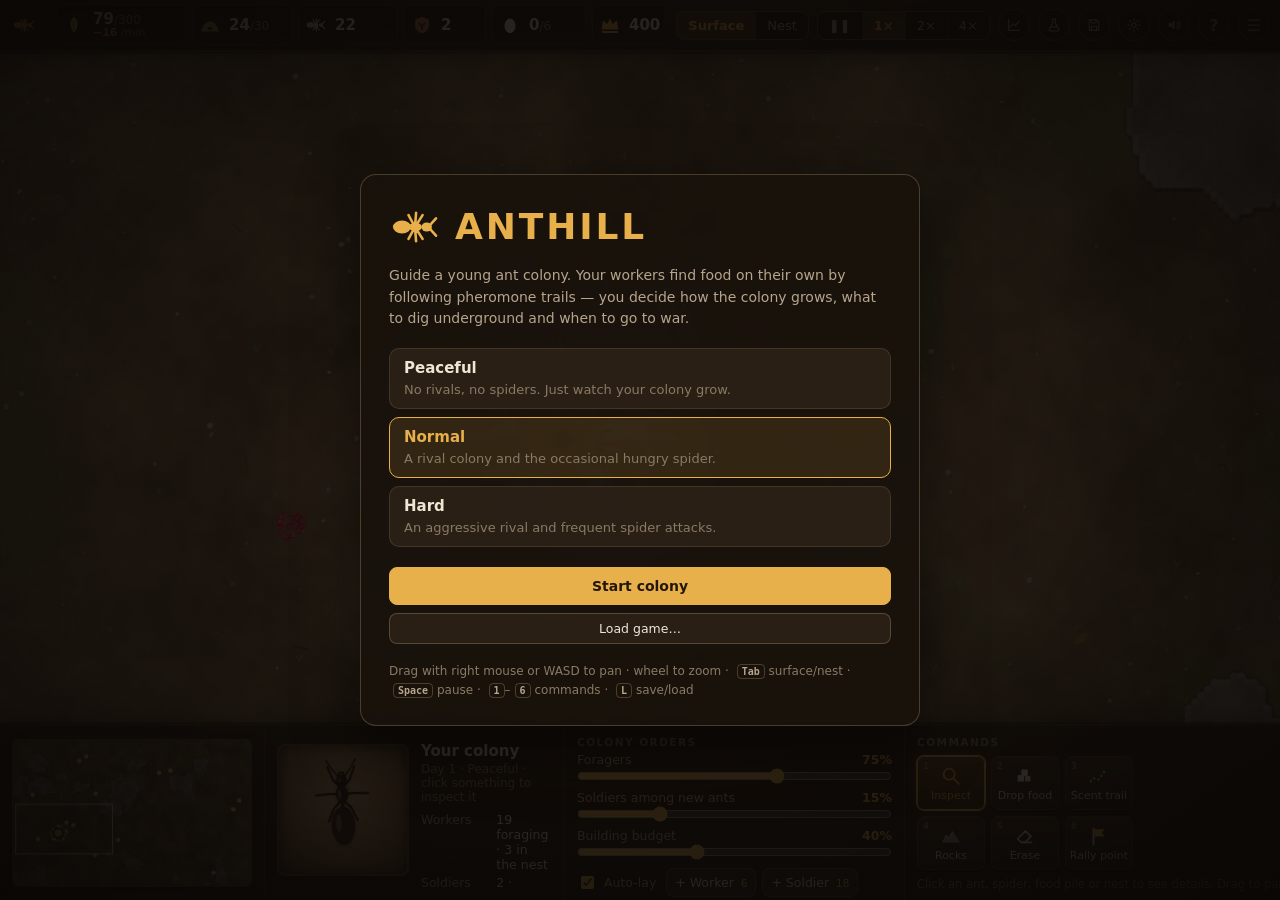
==== commit 43fce1d6: "icon" ====
--- a/index.html
+++ b/index.html
@@ -4,6 +4,9 @@
   <meta charset="utf-8">
   <meta name="viewport" content="width=device-width, initial-scale=1, maximum-scale=1, user-scalable=no, viewport-fit=cover">
   <title>Anthill — Ant Colony Simulator</title>
+  <link rel="icon" href="favicon.svg" type="image/svg+xml">
+  <link rel="apple-touch-icon" href="apple-touch-icon.png">
+  <meta name="theme-color" content="#1b130c">
   <link rel="stylesheet" href="css/style.css">
 </head>
 <body>
--- a/css/style.css
+++ b/css/style.css
@@ -40,7 +40,7 @@
   width: 24px; height: 24px;
   margin: 0 8px 0 2px;
   vertical-align: -6px;
-  background: url("data:image/svg+xml;utf8,<svg xmlns='http://www.w3.org/2000/svg' viewBox='0 0 24 24'><g stroke='%23e8b04a' stroke-width='1.2' stroke-linecap='round' fill='none'><path d='M12 12L9 6.5M12 12L12.5 5.5M12 12L15.5 6.5M12 12L9 17.5M12 12L12.5 18.5M12 12L15.5 17.5M18.5 11.2L21.5 8M18.5 12.8L21.5 16'/></g><g fill='%23e8b04a'><ellipse cx='6' cy='12' rx='4.2' ry='3'/><ellipse cx='12' cy='12' rx='2.6' ry='1.7'/><ellipse cx='17.2' cy='12' rx='2.2' ry='2'/></g></svg>") no-repeat center / contain;
+  background: url("data:image/svg+xml;utf8,<svg xmlns='http://www.w3.org/2000/svg' viewBox='0 0 24 24'><g stroke='%23e8b04a' stroke-width='1.2' stroke-linecap='round' fill='none'><path d='M12 12L9 6.5M12 12L12.5 5.5M12 12L15.5 6.5M12 12L9 17.5M12 12L12.5 18.5M12 12L15.5 17.5M18.9 11.1L21.7 8M18.9 12.9L21.7 16'/></g><g fill='%23e8b04a'><ellipse cx='6' cy='12' rx='4.2' ry='3.0'/><ellipse cx='12.2' cy='12' rx='3.0' ry='1.9'/><ellipse cx='17.4' cy='12' rx='2.4' ry='2.1'/></g></svg>") no-repeat center / contain;
 }
 .logo.big { width: 52px; height: 52px; margin: 0 14px 0 0; }
 
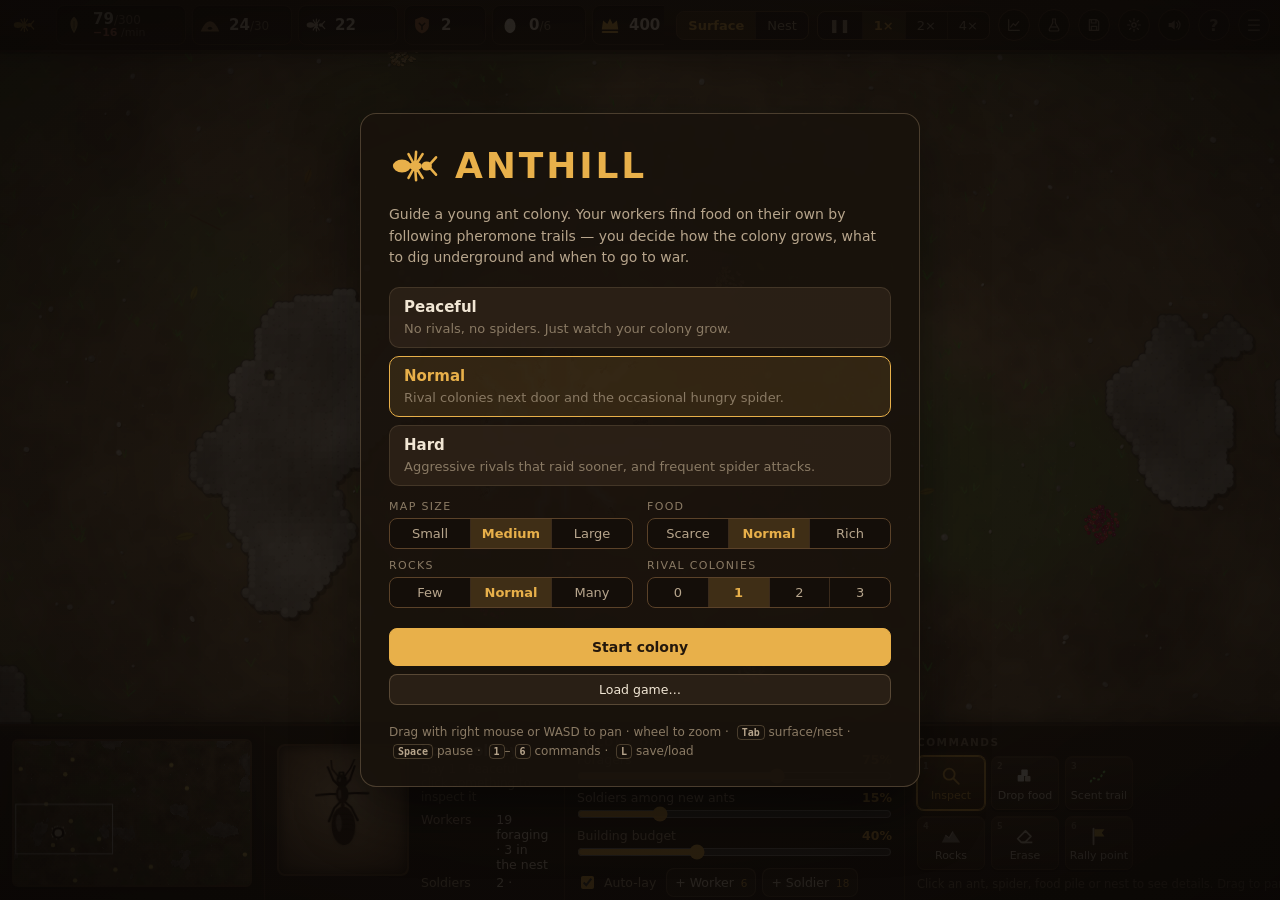
==== commit 35202791: "add settings screen" ====
--- a/index.html
+++ b/index.html
@@ -140,6 +140,7 @@
       <div class="title"><span class="logo big"></span><h1>Anthill</h1></div>
       <p class="lead">Guide a young ant colony. Your workers find food on their own by following pheromone trails — you decide how the colony grows, what to dig underground and when to go to war.</p>
       <div class="diffs" id="diffs"></div>
+      <div class="map-opts" id="map-opts"></div>
       <button id="b-start" class="btn primary">Start colony</button>
       <div class="row" id="start-saves">
         <button id="b-resume" class="btn hidden">Continue</button>
@@ -211,9 +212,9 @@
         </div>
         <div>
           <h4>Danger</h4>
-          <p>Spiders hunt your ants — swarm them and they become a feast. The red colony grows too and will raid your nest. If your queen dies, the game is over.</p>
+          <p>Spiders hunt your ants — swarm them and they become a feast. Rival colonies grow too and will raid your nest. If your queen dies, the game is over; destroy every rival queen to win.</p>
           <h4>Commands</h4>
-          <p><b>Drop food</b> — a pile of sugar (recharges). <b>Scent trail</b> — paint a food trail; ants follow it in the direction you drag. <b>Rocks / Erase</b> — reshape the terrain. <b>Rally point</b> — send soldiers somewhere; place it on the red nest to raid it.</p>
+          <p><b>Drop food</b> — a pile of sugar (recharges). <b>Scent trail</b> — paint a food trail; ants follow it in the direction you drag. <b>Rocks / Erase</b> — reshape the terrain. <b>Rally point</b> — send soldiers somewhere; place it on a rival nest to raid it.</p>
           <h4>Controls</h4>
           <p>Right-drag or WASD to pan, wheel to zoom, <kbd>Tab</kbd> switch view, <kbd>1</kbd>–<kbd>6</kbd> commands, <kbd>Space</kbd> pause, <kbd>F</kbd> cycle speed, <kbd>P</kbd> trails, <kbd>R</kbd> research, <kbd>C</kbd> chronicle, <kbd>L</kbd> save / load, <kbd>M</kbd> mute, <kbd>Esc</kbd> back to Inspect. Click the minimap to jump around.</p>
         </div>
--- a/css/style.css
+++ b/css/style.css
@@ -347,6 +347,11 @@
 .diff.active { border-color: var(--amber); background: rgba(232, 176, 74, 0.12); }
 .diff.active b { color: var(--amber); }
 .keys { margin-top: 18px !important; font-size: 12px !important; color: var(--dim) !important; }
+.map-opts { display: grid; grid-template-columns: 1fr 1fr; gap: 10px 14px; margin: -6px 0 20px; }
+.map-opt > span { display: block; font-size: 11px; letter-spacing: 0.12em; text-transform: uppercase; color: var(--dim); margin-bottom: 5px; }
+.map-opt .seg button { flex: 1; padding: 7px 4px; }
+.map-opt .seg button:disabled { cursor: default; background: transparent; }
+.map-opt.off { opacity: 0.45; }
 #b-start { width: 100%; }
 #start-saves { margin-top: 8px; }
 .stats { display: grid; grid-template-columns: 1fr 1fr; gap: 8px; margin: 4px 0 18px; }
@@ -458,5 +463,6 @@
 }
 @media (max-width: 480px) {
   .tech-groups { grid-template-columns: 1fr; }
+  .map-opts { grid-template-columns: 1fr; }
   .dialog h1 { font-size: 28px; }
 }
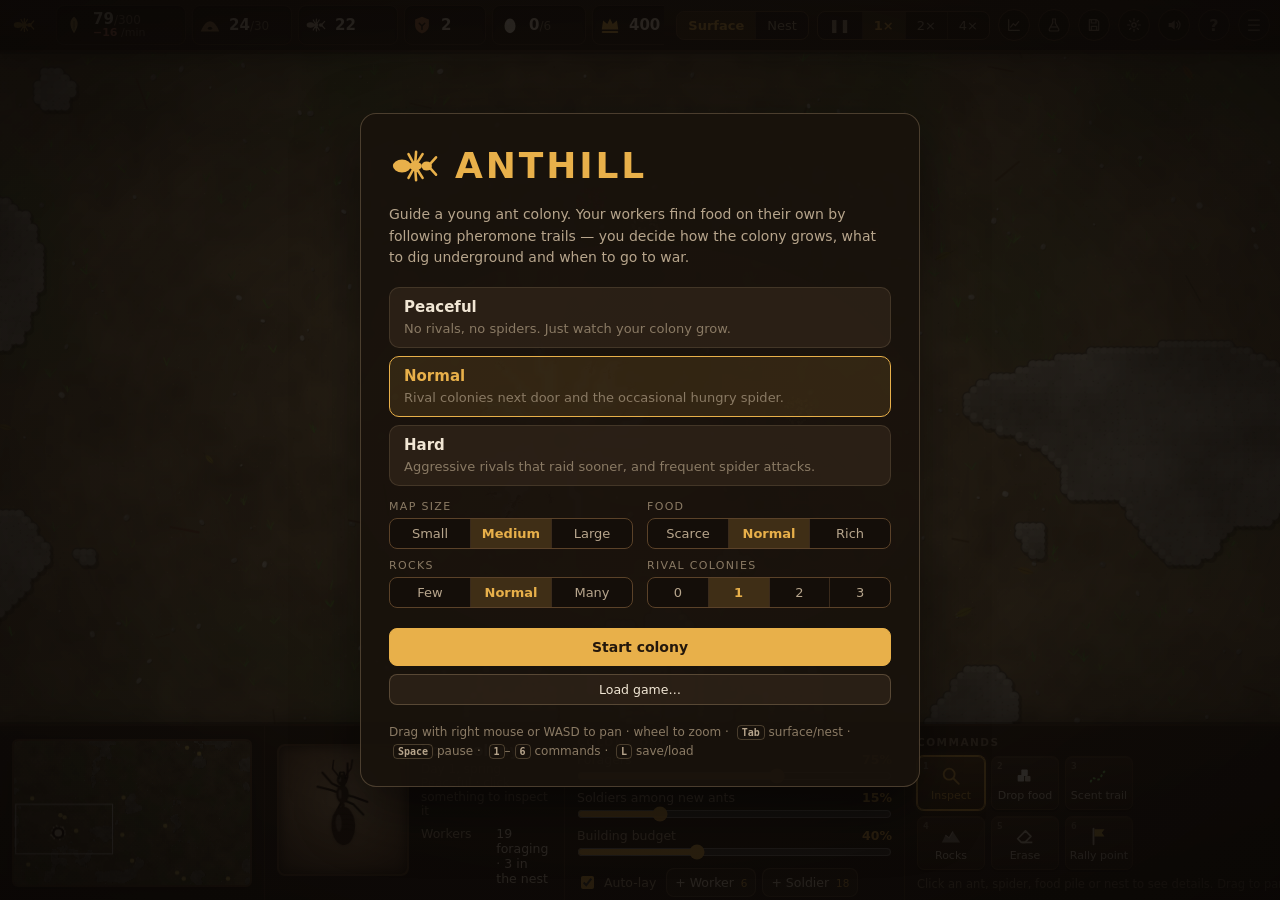
==== commit 987dcdd3: "add seasons" ====
--- a/index.html
+++ b/index.html
@@ -43,7 +43,7 @@
       </div>
     </div>
     <div class="top-right">
-      <div class="clock"><span id="clock"></span><span id="weather"></span></div>
+      <div class="clock"><span class="clock-top"><span id="season"></span><span id="weather"></span></span><span id="clock"></span></div>
       <div class="seg" id="views">
         <button data-view="surface" class="active">Surface</button>
         <button data-view="nest">Nest</button>
@@ -211,6 +211,8 @@
           <p>Dig a <b>Scent Hall</b>, then open Research (<kbd>R</kbd>): stronger bites and armour, faster legs, keener antennae, longer trails, bigger loads, a more fertile queen, gardens and <b>Deep Tunnels</b>, which widen the area you can dig.</p>
         </div>
         <div>
+          <h4>Seasons</h4>
+          <p>Each season lasts two days. Food grows fast in spring and summer, slowly in autumn and not at all in winter, when ants crawl, eat less and freeze far from the nest. Fill the granaries in autumn; fungus gardens keep growing all winter. Spiders and raiders stay away in winter. Hover the clock for details.</p>
           <h4>Danger</h4>
           <p>Spiders hunt your ants — swarm them and they become a feast. Rival colonies grow too and will raid your nest. If your queen dies, the game is over; destroy every rival queen to win.</p>
           <h4>Commands</h4>
--- a/css/style.css
+++ b/css/style.css
@@ -95,8 +95,15 @@
 @keyframes res-flash { to { border-color: var(--red); box-shadow: inset 0 0 10px rgba(224, 84, 58, 0.45); } }
 
 .top-right { margin-left: auto; display: flex; align-items: center; gap: 8px; }
-.clock { display: flex; gap: 8px; font-variant-numeric: tabular-nums; color: var(--muted); font-size: 13px; white-space: nowrap; margin-right: 4px; }
+/* Two lines like the resource tiles: season (and weather) above, day and time below. */
+.clock { display: flex; flex-direction: column; align-items: flex-end; gap: 1px; line-height: 1.2; font-variant-numeric: tabular-nums; color: var(--muted); font-size: 13px; white-space: nowrap; margin-right: 4px; }
+.clock-top { display: flex; gap: 6px; font-size: 10.5px; letter-spacing: 0.08em; text-transform: uppercase; }
 #weather { color: var(--blue); }
+#season { font-weight: 600; }
+#season.spring { color: #8fd46a; }
+#season.summer { color: var(--amber); }
+#season.autumn { color: #e08a3c; }
+#season.winter { color: #a9c8f0; }
 .seg { display: flex; border: 1px solid var(--frame-hi); border-radius: 8px; overflow: hidden; background: #140e09; }
 .seg button {
   background: transparent; border: 0; padding: 6px 11px; font-size: 13px; color: var(--muted);
@@ -377,19 +384,19 @@
 .btn.ghost { background: transparent; }
 
 /* ---------- narrower screens ---------- */
-@media (max-width: 1520px) {
+@media (max-width: 1540px) {
   .brand-name, .clock #weather { display: none; }
   .res { padding: 0 8px 0 5px; }
 }
 /* Compact resource bar: only food keeps its per-minute line. */
-@media (max-width: 1420px) {
+@media (max-width: 1440px) {
   .res .sub { display: none; }
   .res#r-food .sub { display: block; }
   #r-pop .res-text, #r-workers .res-text { width: 54px; }
   #r-brood .res-text { width: 48px; }
   #r-soldiers .res-text, #r-queen .res-text { width: 36px; }
 }
-@media (max-width: 1300px) {
+@media (max-width: 1360px) {
   .clock { display: none; }
 }
 @media (max-width: 1240px) {
@@ -402,7 +409,7 @@
   .portrait canvas { width: 96px; height: 96px; }
   #minimap { width: 200px; }
 }
-@media (max-width: 1180px) {
+@media (max-width: 1250px) {
   #topbar { gap: 8px; }
   .resources { gap: 4px; }
   .res { padding: 0 6px 0 4px; gap: 5px; }
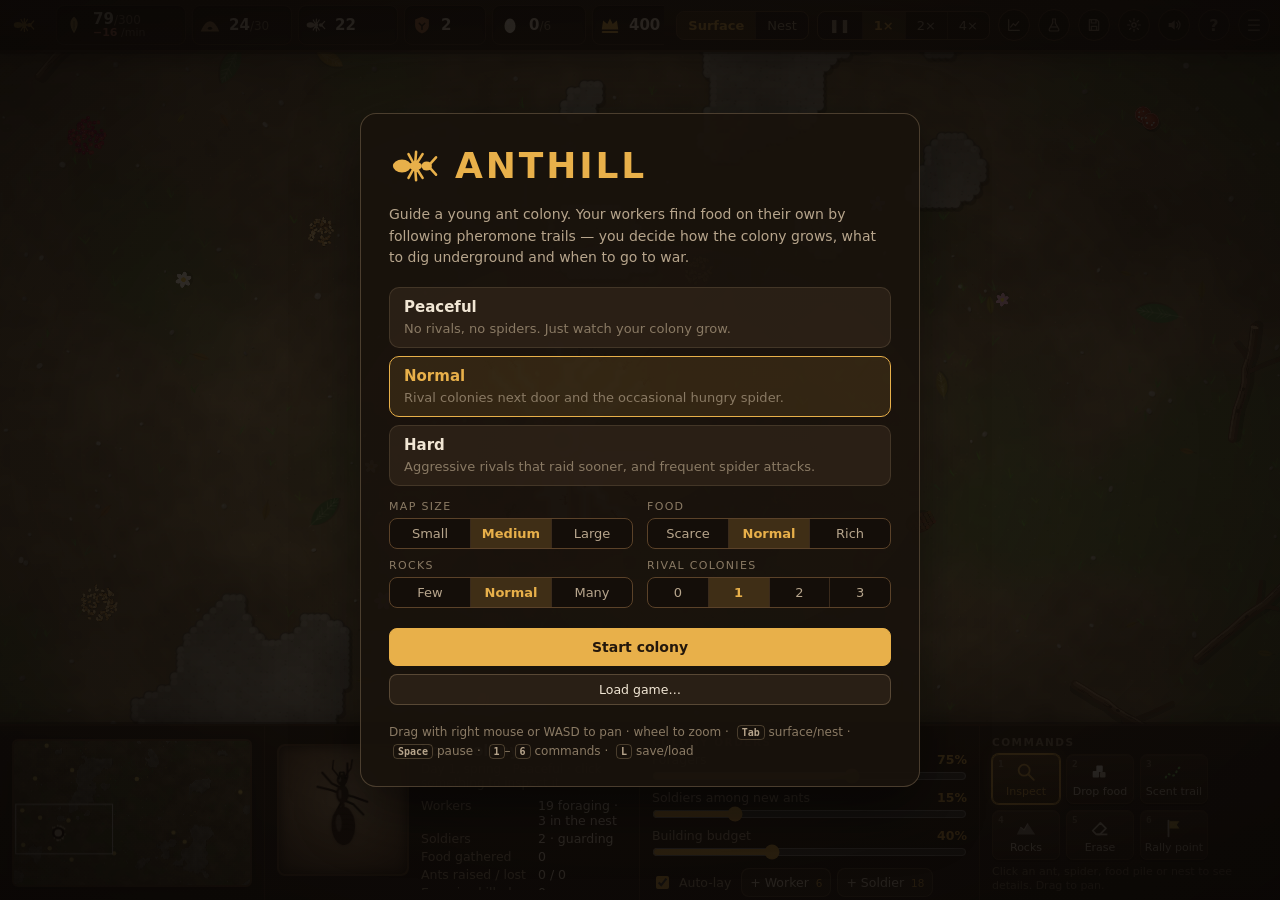
==== commit fc2f120e: "add fog" ====
--- a/index.html
+++ b/index.html
@@ -212,7 +212,7 @@
         </div>
         <div>
           <h4>Seasons</h4>
-          <p>Each season lasts two days. Food grows fast in spring and summer, slowly in autumn and not at all in winter, when ants crawl, eat less and freeze far from the nest. Fill the granaries in autumn; fungus gardens keep growing all winter. Spiders and raiders stay away in winter. Hover the clock for details.</p>
+          <p>Each season lasts two days. Food grows fast in spring and summer, slowly in autumn and not at all in winter, when ants crawl, eat less and freeze far from the nest. Fill the granaries in autumn; fungus gardens keep growing all winter. Spiders and raiders stay away in winter. Some mornings bring fog: ants smell food only close by, and soldiers and spiders see less far. Hover the clock for details.</p>
           <h4>Danger</h4>
           <p>Spiders hunt your ants — swarm them and they become a feast. Rival colonies grow too and will raid your nest. If your queen dies, the game is over; destroy every rival queen to win.</p>
           <h4>Commands</h4>
--- a/css/style.css
+++ b/css/style.css
@@ -99,6 +99,7 @@
 .clock { display: flex; flex-direction: column; align-items: flex-end; gap: 1px; line-height: 1.2; font-variant-numeric: tabular-nums; color: var(--muted); font-size: 13px; white-space: nowrap; margin-right: 4px; }
 .clock-top { display: flex; gap: 6px; font-size: 10.5px; letter-spacing: 0.08em; text-transform: uppercase; }
 #weather { color: var(--blue); }
+#weather.fog { color: #c3ccd2; }
 #season { font-weight: 600; }
 #season.spring { color: #8fd46a; }
 #season.summer { color: var(--amber); }
@@ -196,11 +197,13 @@
 .hud-orders .row .check { margin: 0 4px 0 0; }
 .hud-orders .row .btn { padding: 6px 8px; flex: 0 0 auto; }
 
-.hud-cmd { flex: 0 0 auto; min-width: 236px; }
+/* Fixed width (the wider nest grid fits), so the hint below can never stretch the panel. */
+.hud-cmd { flex: 0 0 300px; width: 300px; }
+.hud-cmd h3 { margin-bottom: 6px; }
 .cmd-grid { display: grid; grid-template-columns: repeat(3, 68px); gap: 6px; }
 .cmd-grid.wide { grid-template-columns: repeat(4, 64px); }
 .cmd {
-  position: relative; height: 54px;
+  position: relative; height: 50px;
   display: flex; flex-direction: column; align-items: center; justify-content: center; gap: 2px;
   background: linear-gradient(#3a2a1b, #261a10); border: 1px solid #4d3822; border-radius: 7px;
   box-shadow: inset 0 1px 0 rgba(255, 230, 190, 0.08), 0 2px 0 rgba(0, 0, 0, 0.5);
@@ -213,7 +216,11 @@
 .cmd .key { position: absolute; top: 3px; left: 5px; font: 700 9.5px ui-monospace, monospace; color: var(--dim); }
 .cmd .cost { position: absolute; top: 3px; right: 5px; font-size: 9.5px; color: var(--amber); font-weight: 700; }
 .cmd .cd { position: absolute; left: 0; bottom: 0; height: 3px; background: var(--amber); border-radius: 0 0 0 6px; }
-.cmd-hint { margin: 7px 0 0; font-size: 11.5px; color: var(--dim); white-space: nowrap; overflow: hidden; text-overflow: ellipsis; }
+/* Always two lines tall, whatever the tool, so switching tools doesn't move anything. */
+.cmd-hint {
+  margin: 5px 0 0; font-size: 11px; line-height: 1.3; height: 2.6em; color: var(--dim); overflow: hidden;
+  display: -webkit-box; -webkit-line-clamp: 2; -webkit-box-orient: vertical;
+}
 
 .btn {
   background: var(--glass-2); border: 1px solid var(--line-2); border-radius: 8px;
@@ -424,6 +431,11 @@
 }
 @media (max-width: 1060px) {
   .brand { display: none; }
+  /* The four bottom blocks still fit side by side at 1000 px. */
+  .hud-orders { flex-basis: 258px; }
+  .hud-cmd { flex-basis: 276px; width: 276px; }
+  .cmd-grid { grid-template-columns: repeat(3, 64px); }
+  .cmd-grid.wide { grid-template-columns: repeat(4, 58px); }
 }
 /* ---------- phones ---------- */
 .phone-only { display: none; }
